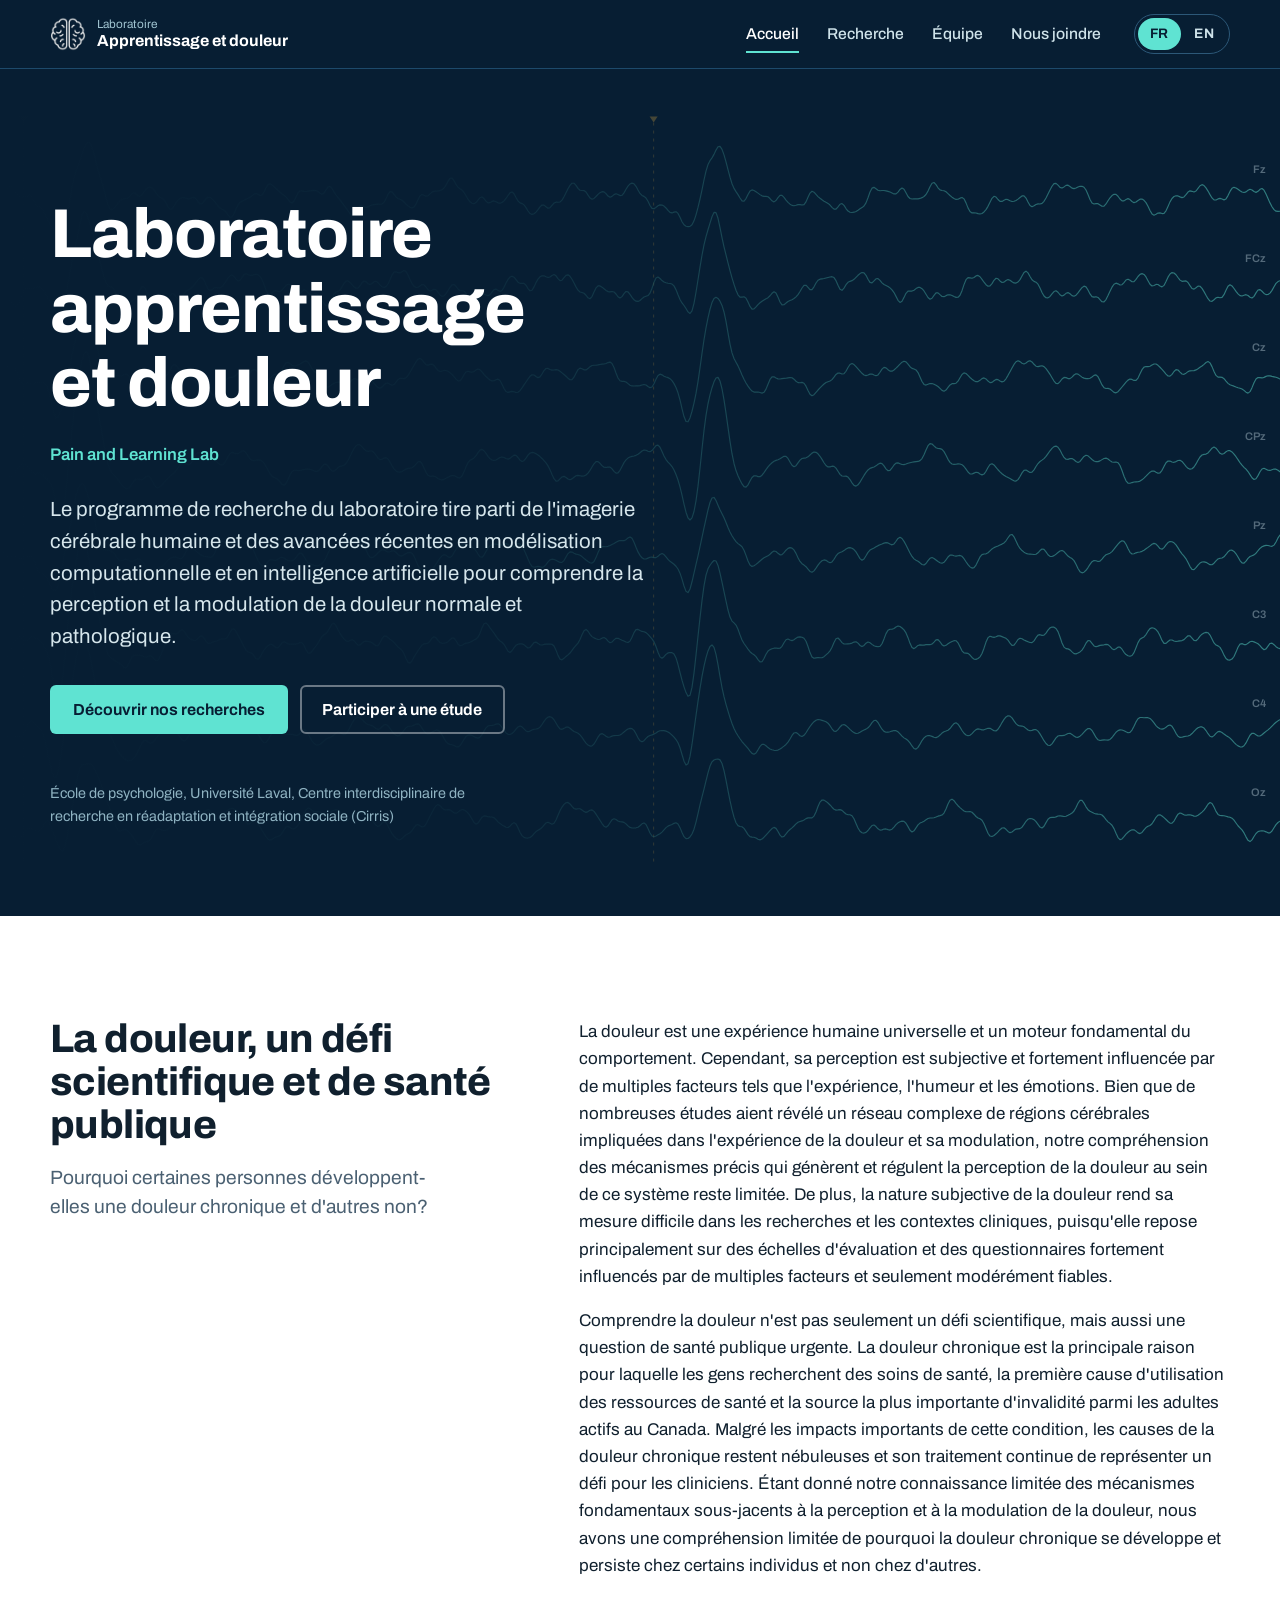
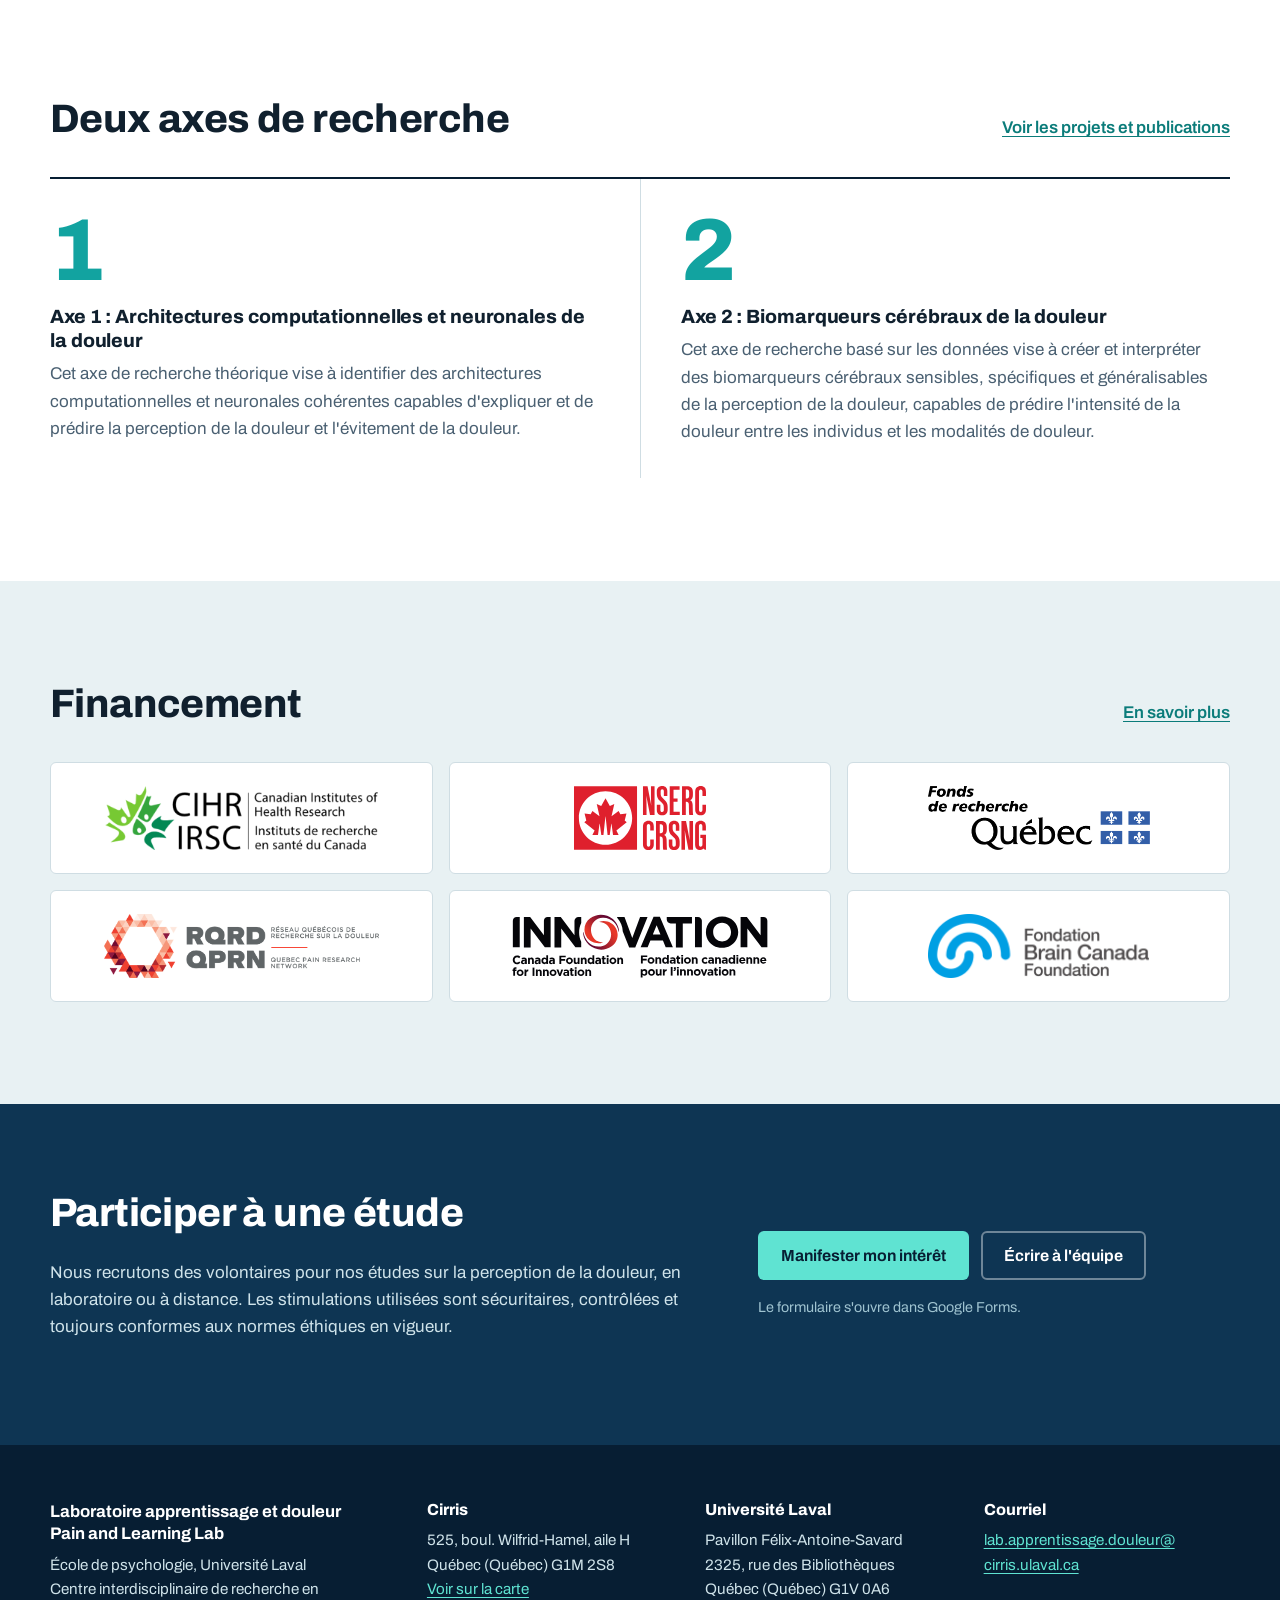
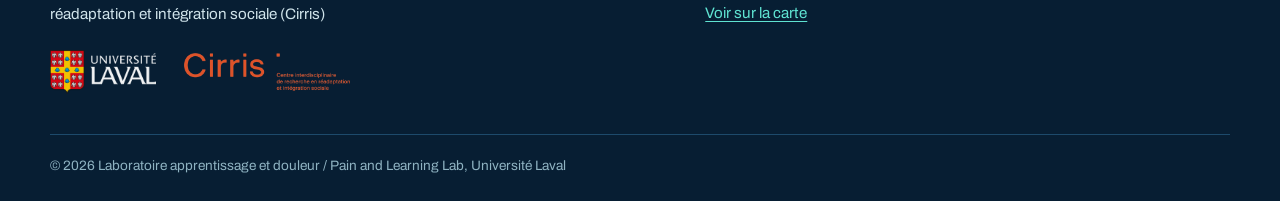
==== index.html @ b715a3d2 "Pain and Learning Lab website Co-Authored-By: Claude Opus 5.5 <noreply@anthropic.com>" ====
<!doctype html>
<html lang="fr">
<head>
<meta charset="utf-8">
<title>Laboratoire apprentissage et douleur / Pain and Learning Lab</title>
<meta name="viewport" content="width=device-width, initial-scale=1">
<link rel="alternate" hreflang="fr" href="https://www.painlearninglab.ca/fr/index.html">
<link rel="alternate" hreflang="en" href="https://www.painlearninglab.ca/en/index.html">
<script>
  var l = 'fr';
  try { if (localStorage.getItem('pll-lang') === 'en') l = 'en'; } catch (e) {}
  location.replace(l + '/index.html');
</script>
<noscript><meta http-equiv="refresh" content="0; url=fr/index.html"></noscript>
</head>
<body>
<p><a href="fr/index.html">Français</a> | <a href="en/index.html">English</a></p>
</body>
</html>
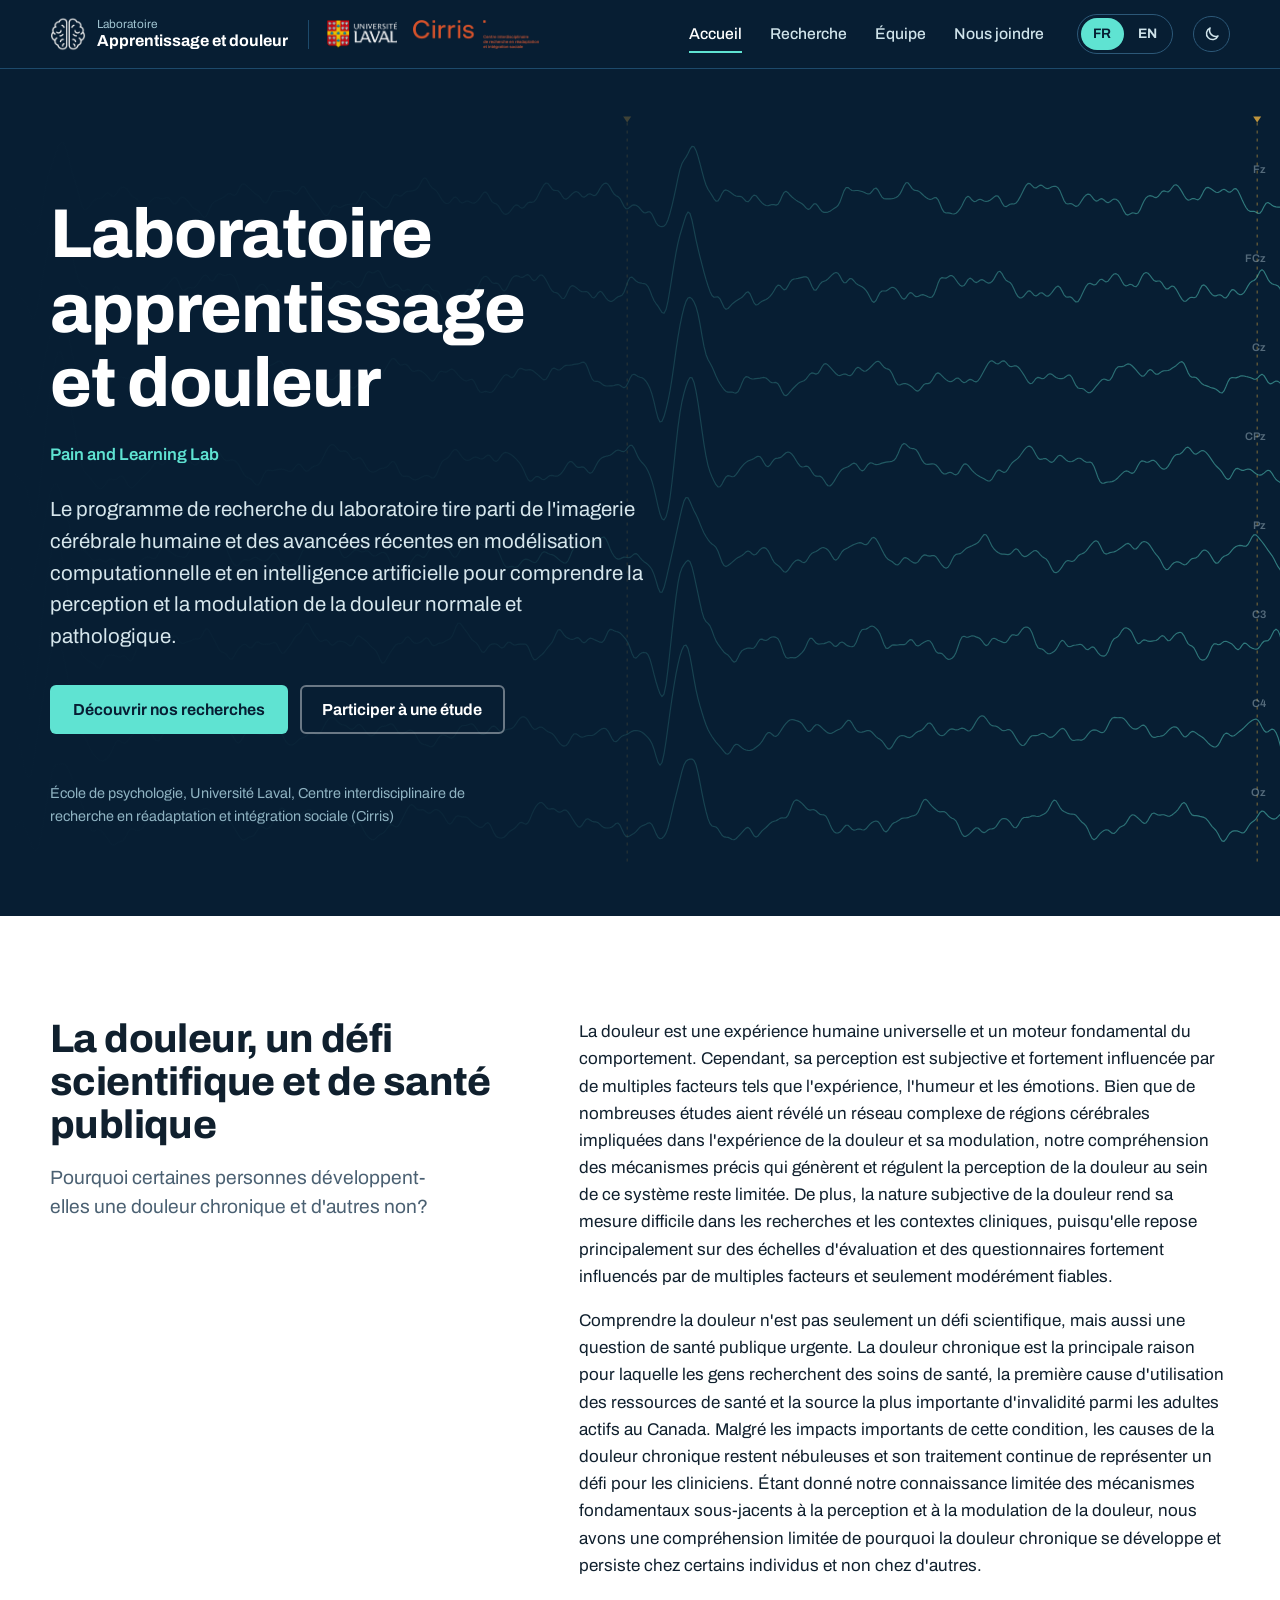
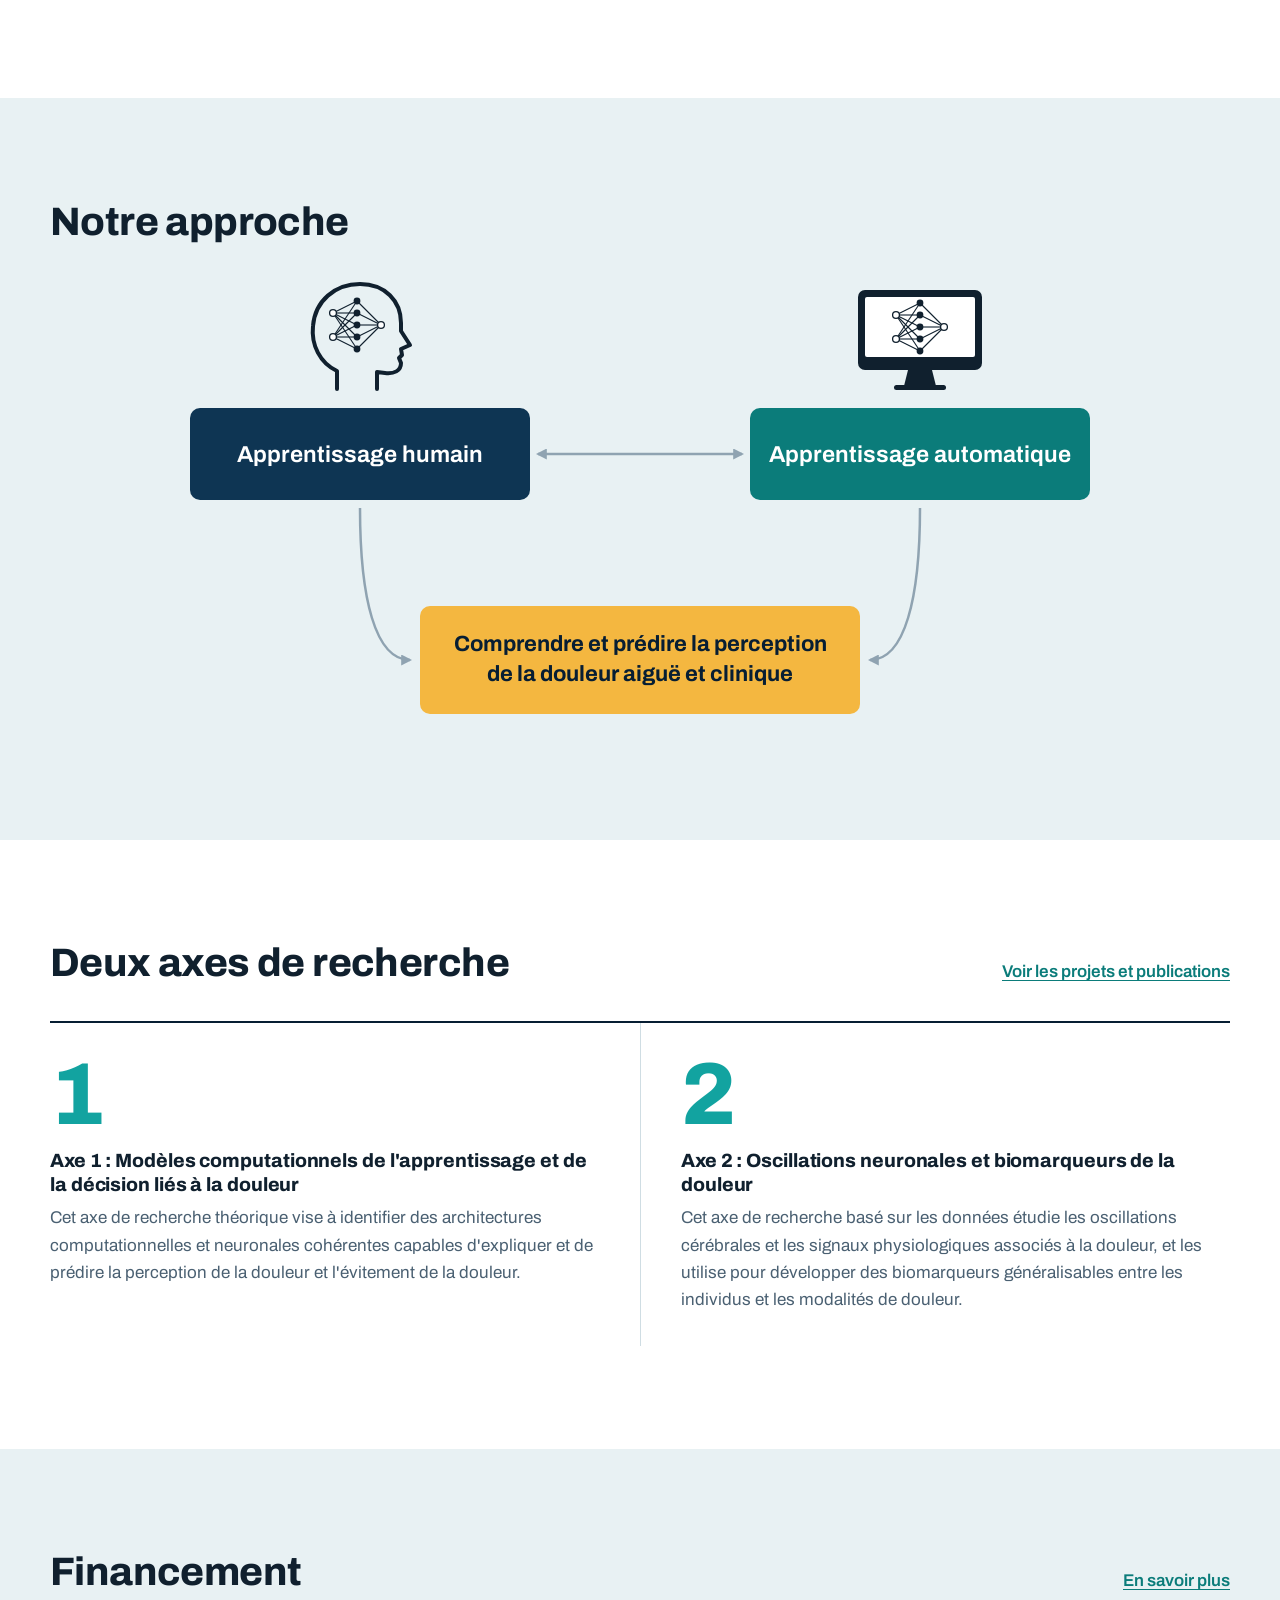
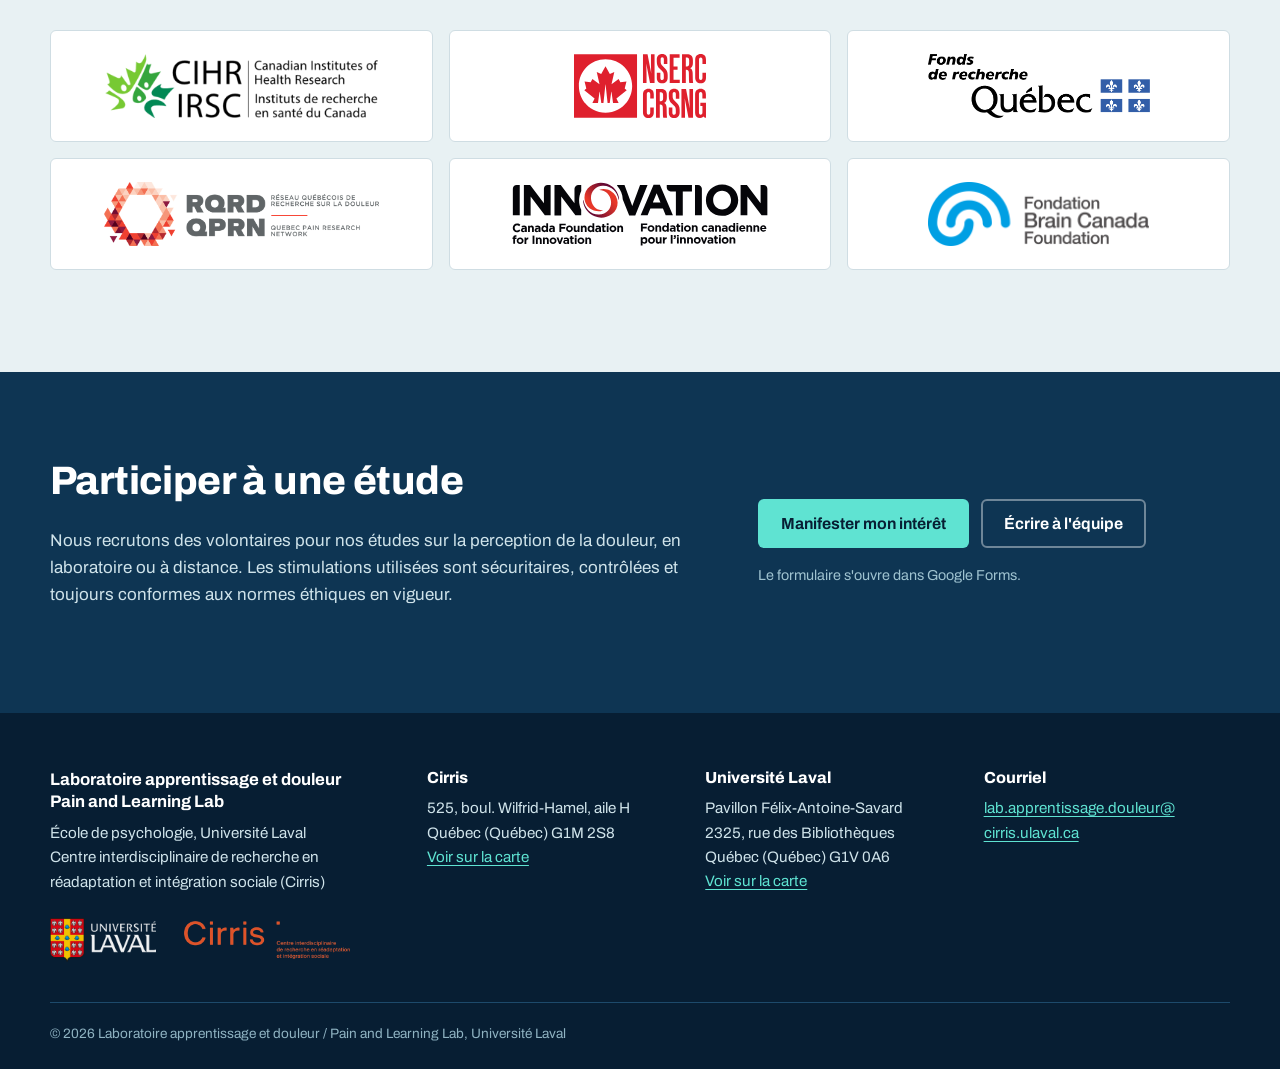
==== commit 0da09ef0: "Add fMRI page headers, link-preview images and Alysun Paradis photo - Research and Team headers: BOL" ====
--- a/index.html
+++ b/index.html
@@ -6,6 +6,15 @@
 <meta name="viewport" content="width=device-width, initial-scale=1">
 <link rel="alternate" hreflang="fr" href="https://www.painlearninglab.ca/fr/index.html">
 <link rel="alternate" hreflang="en" href="https://www.painlearninglab.ca/en/index.html">
+<meta name="description" content="Laboratoire apprentissage et douleur / Pain and Learning Lab, Université Laval et Cirris.">
+<meta property="og:title" content="Laboratoire apprentissage et douleur / Pain and Learning Lab">
+<meta property="og:description" content="Imagerie cérébrale, modélisation computationnelle et IA pour comprendre la douleur. Human brain imaging, computational modelling and AI to understand pain.">
+<meta property="og:type" content="website">
+<meta property="og:url" content="https://www.painlearninglab.ca/">
+<meta property="og:image" content="https://www.painlearninglab.ca/assets/img/og-fr.png">
+<meta property="og:image:width" content="1200">
+<meta property="og:image:height" content="630">
+<meta name="twitter:card" content="summary_large_image">
 <script>
   var l = 'fr';
   try { if (localStorage.getItem('pll-lang') === 'en') l = 'en'; } catch (e) {}
